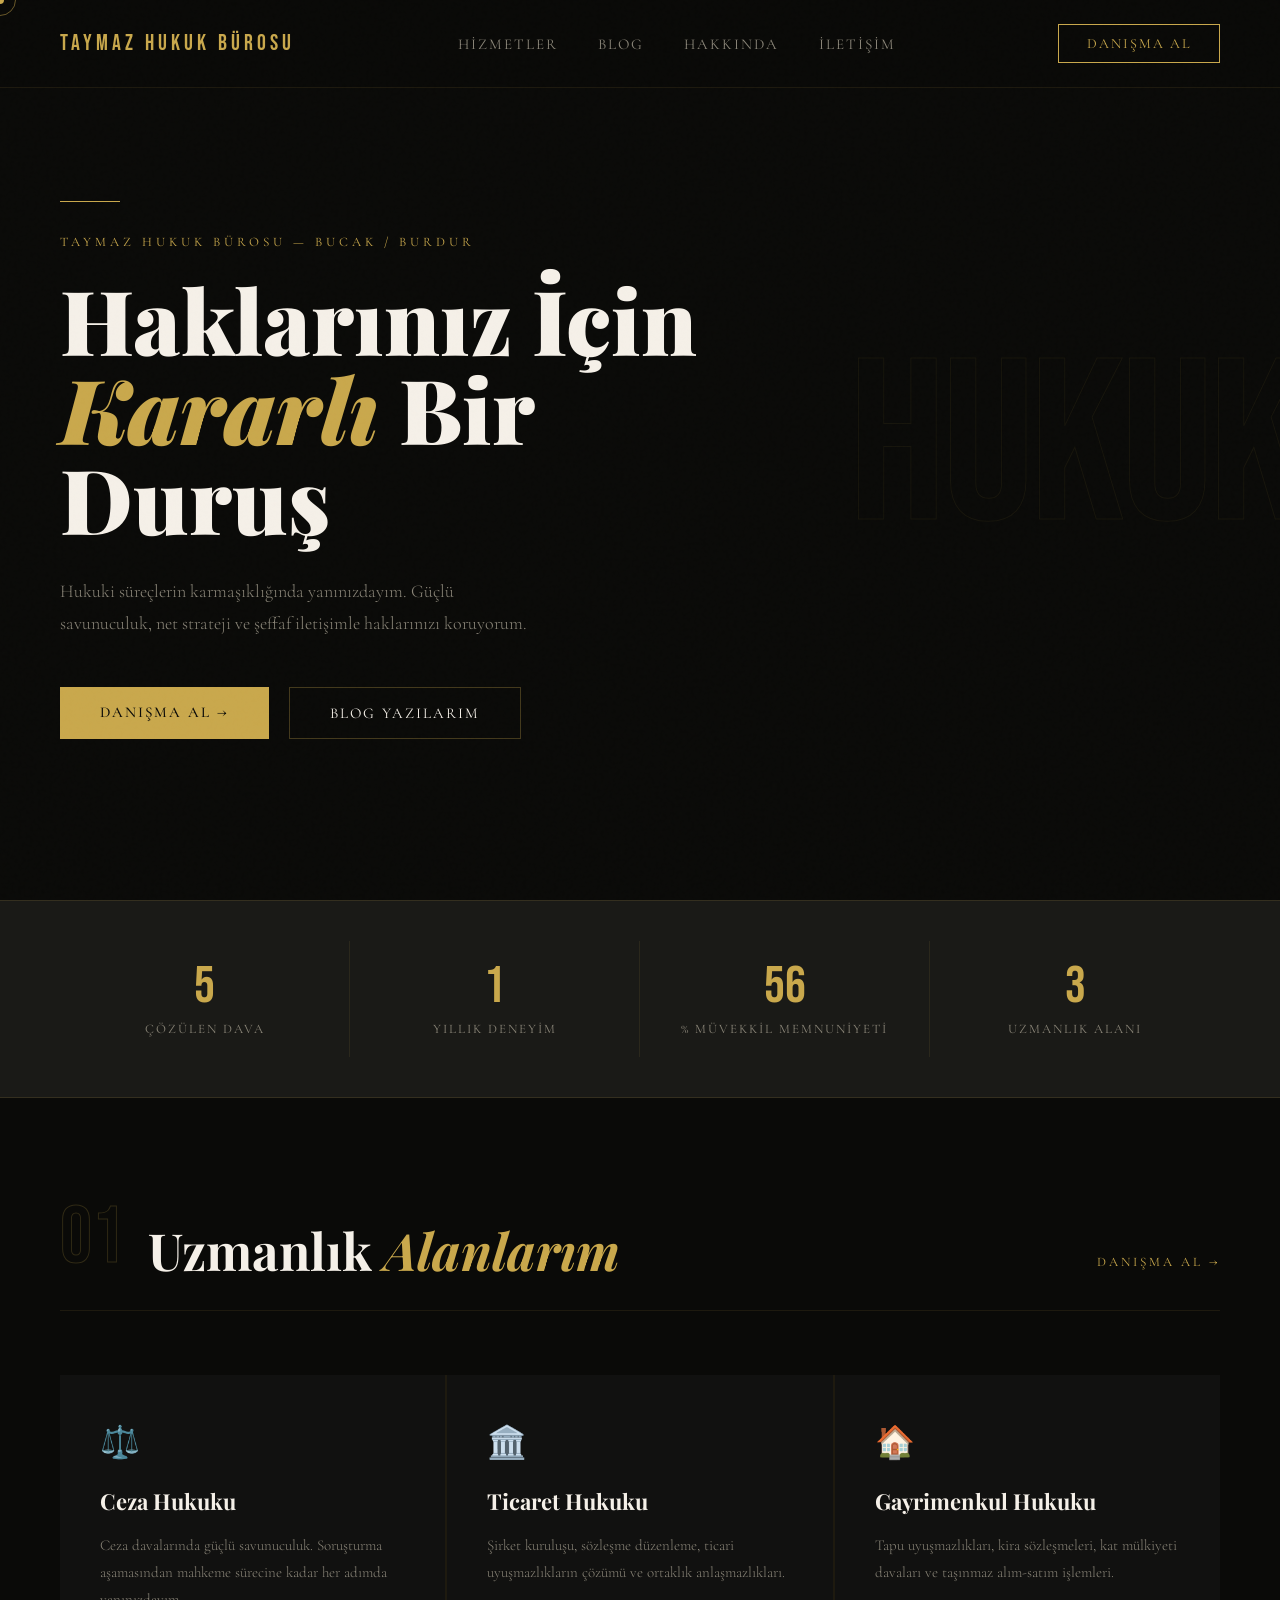
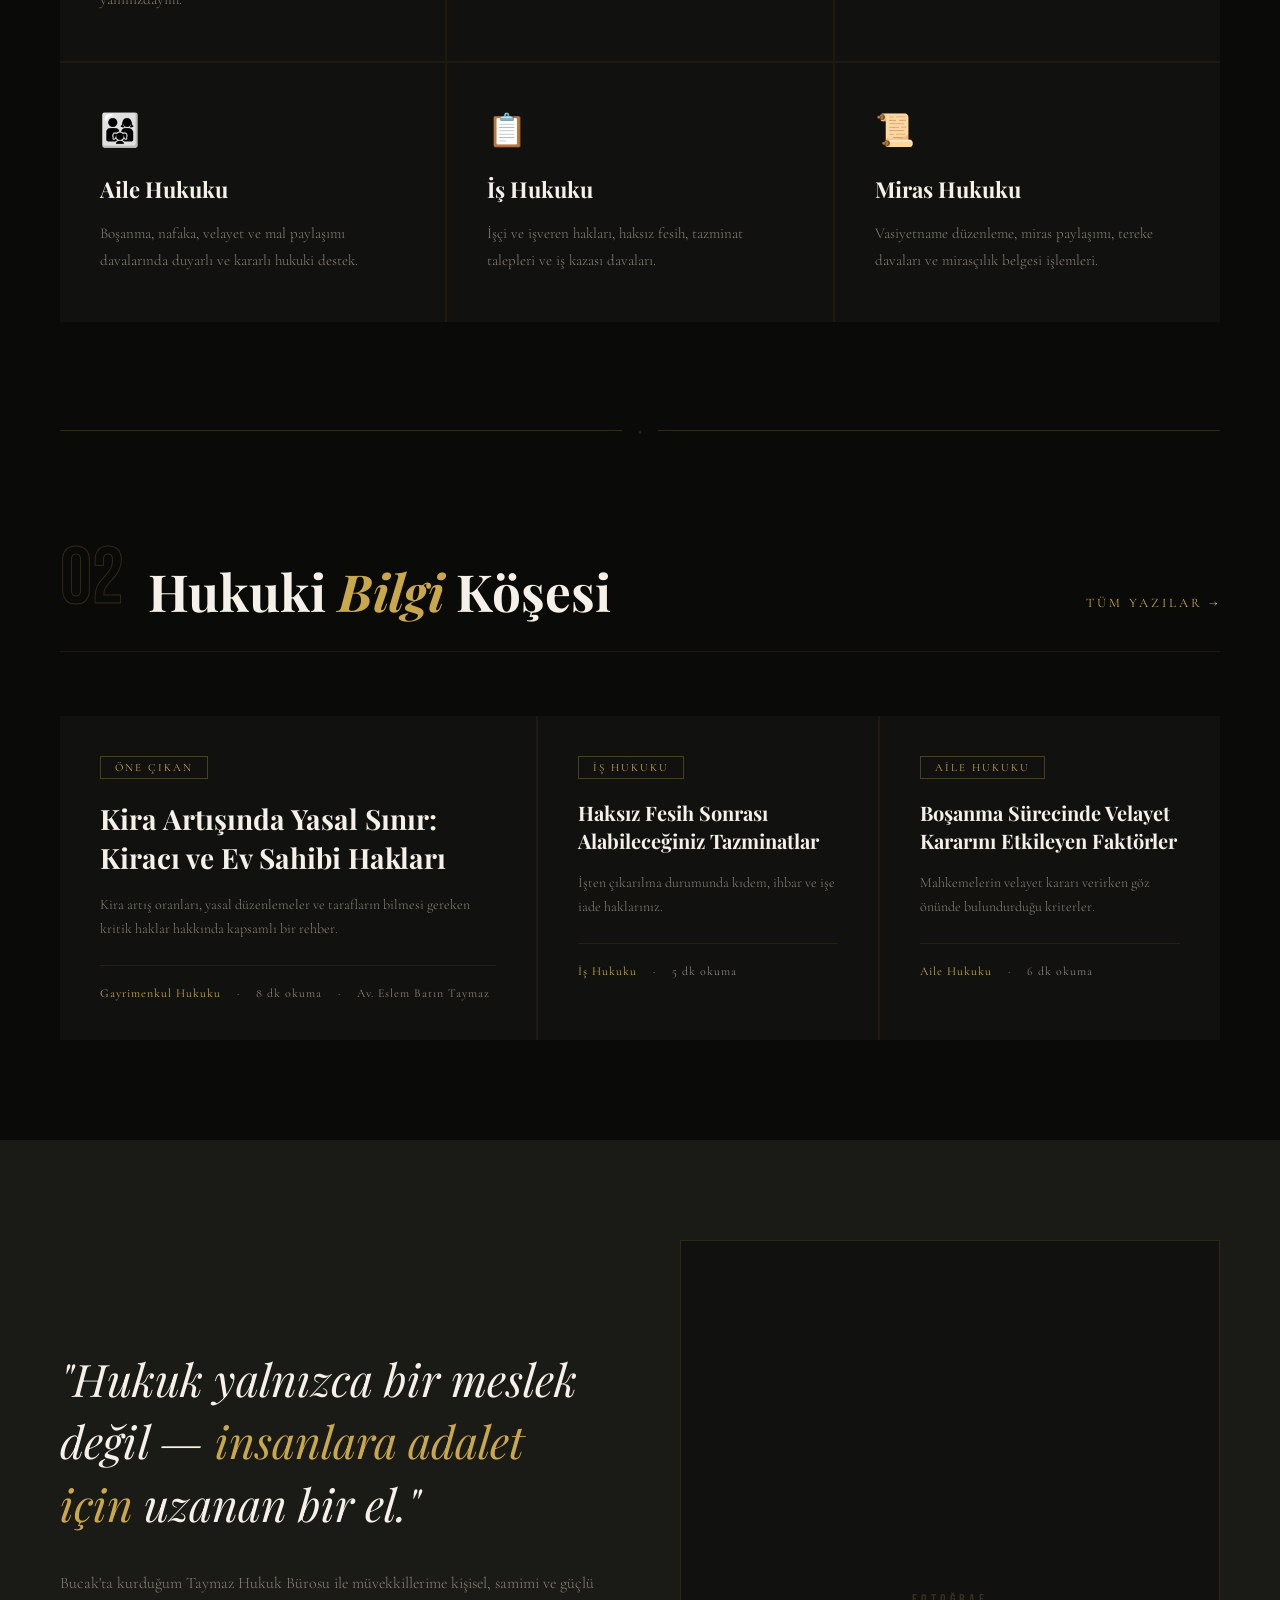
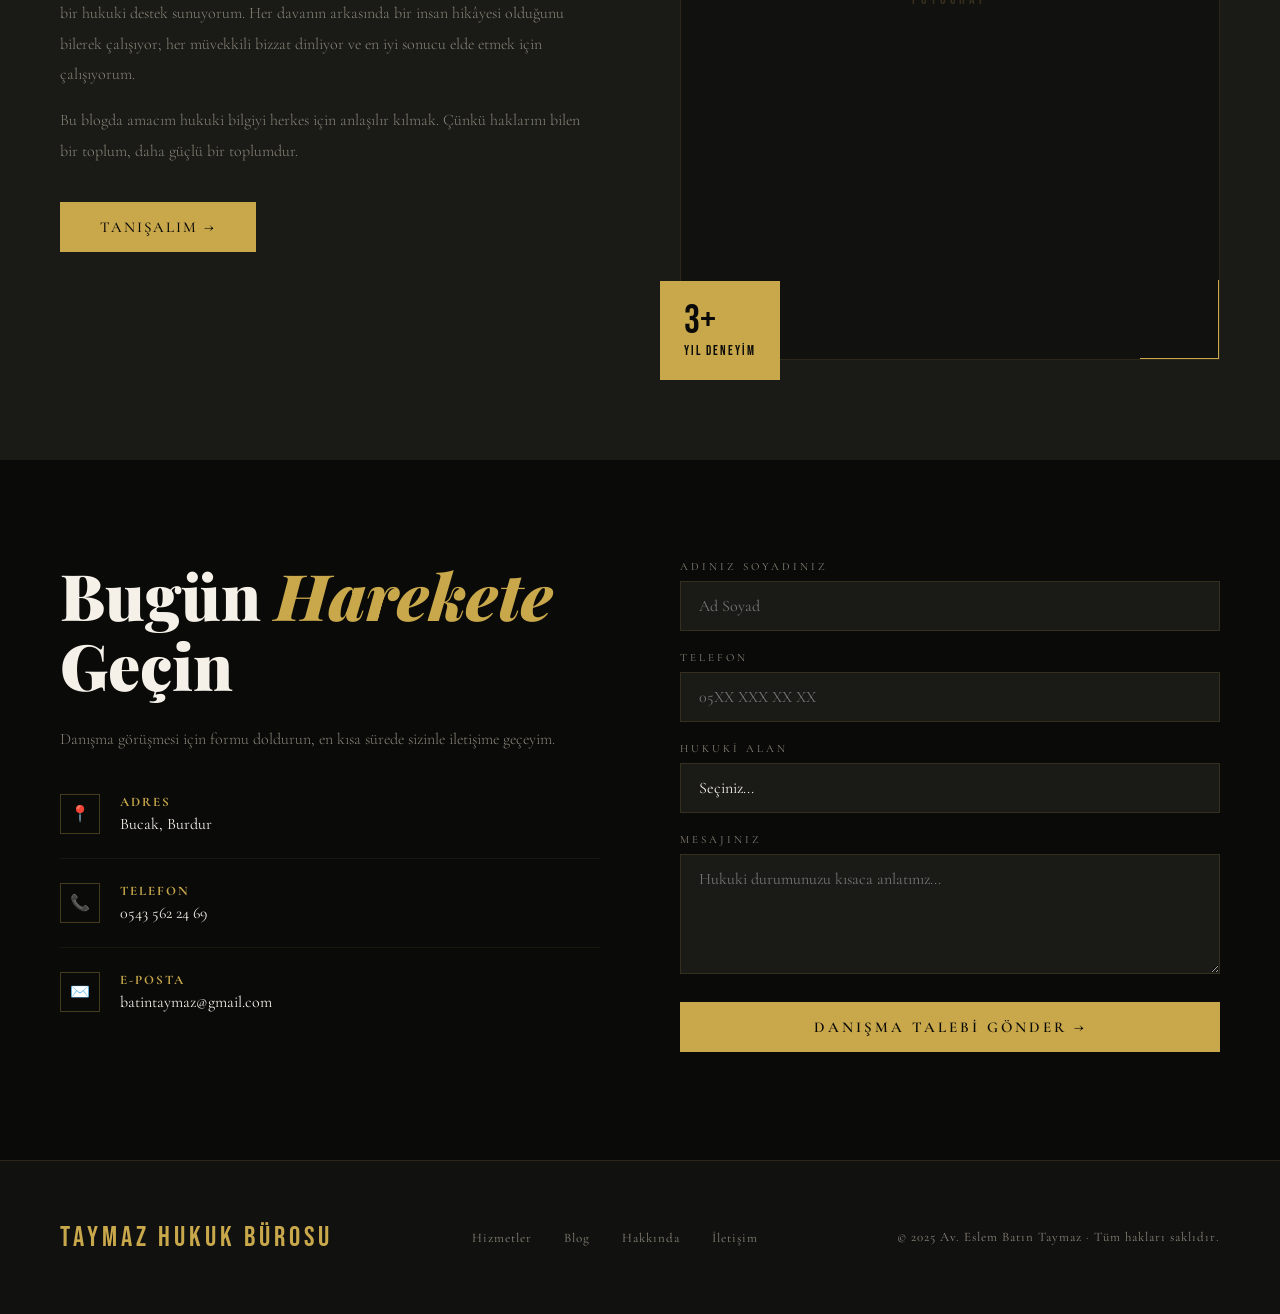
==== index.html @ a9a25e30 "Add files via upload" ====
<!DOCTYPE html>
<html lang="tr">
<head>
<meta charset="UTF-8">
<meta name="viewport" content="width=device-width, initial-scale=1.0">
<title>Taymaz Hukuk Bürosu — Av. Eslem Batın Taymaz</title>
<link href="https://fonts.googleapis.com/css2?family=Playfair+Display:ital,wght@0,700;0,900;1,700&family=Cormorant+Garamond:wght@300;400;500&family=Bebas+Neue&display=swap" rel="stylesheet">
<link rel="stylesheet" href="style.css">
<style>
  .hero { min-height: 100vh; display: flex; align-items: center; padding: 120px 60px 80px; position: relative; overflow: hidden; }
  .hero-bg-text { position: absolute; right: -20px; top: 50%; transform: translateY(-50%); font-family: 'Bebas Neue', sans-serif; font-size: clamp(120px, 18vw, 260px); color: transparent; -webkit-text-stroke: 1px rgba(201,168,76,0.07); line-height: 1; pointer-events: none; user-select: none; letter-spacing: -4px; }
  .hero-line { width: 60px; height: 1px; background: var(--gold); margin-bottom: 32px; animation: expandLine 1.2s ease forwards; transform-origin: left; }
  @keyframes expandLine { from { transform: scaleX(0); } to { transform: scaleX(1); } }
  .hero-tag { font-size: 13px; letter-spacing: 4px; text-transform: uppercase; color: var(--gold); margin-bottom: 24px; opacity: 0; animation: fadeUp 0.8s ease 0.3s forwards; }
  .hero h1 { font-family: 'Playfair Display', serif; font-size: clamp(48px, 7vw, 96px); font-weight: 900; line-height: 1.0; margin-bottom: 32px; opacity: 0; animation: fadeUp 0.9s ease 0.5s forwards; max-width: 700px; }
  .hero h1 em { font-style: italic; color: var(--gold); }
  .hero-desc { font-size: 18px; line-height: 1.8; color: var(--muted); max-width: 480px; margin-bottom: 48px; font-weight: 300; opacity: 0; animation: fadeUp 0.9s ease 0.7s forwards; }
  .hero-buttons { display: flex; gap: 20px; flex-wrap: wrap; opacity: 0; animation: fadeUp 0.9s ease 0.9s forwards; }
  @keyframes fadeUp { from { opacity: 0; transform: translateY(24px); } to { opacity: 1; transform: translateY(0); } }

  .stats-bar { background: var(--dark3); border-top: 1px solid rgba(201,168,76,0.15); border-bottom: 1px solid rgba(201,168,76,0.15); padding: 40px 60px; display: grid; grid-template-columns: repeat(4, 1fr); }
  .stat-item { text-align: center; padding: 20px; border-right: 1px solid rgba(201,168,76,0.1); }
  .stat-item:last-child { border-right: none; }
  .stat-number { font-family: 'Bebas Neue', sans-serif; font-size: 52px; color: var(--gold); line-height: 1; display: block; }
  .stat-label { font-size: 13px; letter-spacing: 2px; text-transform: uppercase; color: var(--muted); margin-top: 8px; display: block; }

  .services-grid { display: grid; grid-template-columns: repeat(3, 1fr); gap: 2px; background: rgba(201,168,76,0.1); }
  .service-card { background: var(--dark2); padding: 48px 40px; transition: background 0.3s; position: relative; overflow: hidden; text-decoration: none; color: inherit; display: block; cursor: pointer; }
  .service-card::before { content: ''; position: absolute; bottom: 0; left: 0; right: 0; height: 2px; background: var(--gold); transform: scaleX(0); transition: transform 0.4s ease; transform-origin: left; }
  .service-card:hover::before { transform: scaleX(1); }
  .service-card:hover { background: var(--dark3); }
  .service-card-arrow { position: absolute; top: 40px; right: 40px; color: var(--gold); font-size: 20px; opacity: 0; transition: opacity 0.3s, transform 0.3s; }
  .service-card:hover .service-card-arrow { opacity: 1; transform: translateX(4px); }
  .service-icon { font-size: 32px; margin-bottom: 24px; display: block; }
  .service-card h3 { font-family: 'Playfair Display', serif; font-size: 22px; margin-bottom: 16px; color: var(--cream); }
  .service-card p { font-size: 15px; line-height: 1.8; color: var(--muted); font-weight: 300; }

  .blog-grid { display: grid; grid-template-columns: 1.4fr 1fr 1fr; gap: 2px; background: rgba(201,168,76,0.1); }
  .blog-card { background: var(--dark2); padding: 40px; cursor: pointer; transition: background 0.3s; }
  .blog-card:hover { background: var(--dark3); }
  .blog-tag { display: inline-block; padding: 4px 14px; border: 1px solid rgba(201,168,76,0.3); color: var(--gold); font-size: 11px; letter-spacing: 2px; text-transform: uppercase; margin-bottom: 20px; }
  .blog-card h3 { font-family: 'Playfair Display', serif; font-size: 20px; line-height: 1.4; margin-bottom: 16px; color: var(--cream); transition: color 0.3s; }
  .blog-card:hover h3 { color: var(--gold-light); }
  .blog-card.featured h3 { font-size: 28px; }
  .blog-card p { font-size: 14px; color: var(--muted); line-height: 1.7; margin-bottom: 24px; font-weight: 300; }
  .blog-meta { display: flex; align-items: center; gap: 16px; font-size: 12px; color: var(--muted); letter-spacing: 1px; border-top: 1px solid rgba(201,168,76,0.1); padding-top: 20px; flex-wrap: wrap; }
  .blog-meta span:first-child { color: var(--gold); }

  .about-section { padding: 100px 60px; background: var(--dark3); display: grid; grid-template-columns: 1fr 1fr; gap: 80px; align-items: center; }
  .about-left .big-quote { font-family: 'Playfair Display', serif; font-size: clamp(28px, 3.5vw, 46px); font-style: italic; line-height: 1.4; color: var(--cream); margin-bottom: 32px; }
  .about-left .big-quote span { color: var(--gold); }
  .about-left p { font-size: 16px; line-height: 1.9; color: var(--muted); font-weight: 300; margin-bottom: 16px; }
  .about-right { position: relative; }
  .about-photo-frame { width: 100%; aspect-ratio: 3/4; background: var(--dark2); border: 1px solid rgba(201,168,76,0.15); position: relative; display: flex; align-items: center; justify-content: center; overflow: hidden; }
  .about-photo-frame::before { content: 'FOTOĞRAF'; font-family: 'Bebas Neue', sans-serif; font-size: 14px; letter-spacing: 4px; color: rgba(201,168,76,0.2); }
  .about-photo-frame::after { content: ''; position: absolute; bottom: -1px; right: -1px; width: 80px; height: 80px; border-bottom: 2px solid var(--gold); border-right: 2px solid var(--gold); }
  .about-badge { position: absolute; bottom: -20px; left: -20px; background: var(--gold); color: var(--dark); padding: 20px 24px; font-family: 'Bebas Neue', sans-serif; }
  .about-badge .years { font-size: 40px; line-height: 1; display: block; }
  .about-badge .years-label { font-size: 13px; letter-spacing: 2px; }

  .contact-section { padding: 100px 60px; display: grid; grid-template-columns: 1fr 1fr; gap: 80px; align-items: start; }
  .contact-left h2 { font-family: 'Playfair Display', serif; font-size: clamp(36px, 5vw, 64px); font-weight: 900; line-height: 1.1; margin-bottom: 24px; }
  .contact-left h2 em { font-style: italic; color: var(--gold); }
  .contact-left p { font-size: 16px; line-height: 1.8; color: var(--muted); margin-bottom: 40px; font-weight: 300; }
  .contact-info-item { display: flex; align-items: flex-start; gap: 20px; margin-bottom: 24px; padding-bottom: 24px; border-bottom: 1px solid rgba(201,168,76,0.08); }
  .contact-info-item:last-child { border-bottom: none; }
  .contact-icon { width: 40px; height: 40px; border: 1px solid rgba(201,168,76,0.3); display: flex; align-items: center; justify-content: center; color: var(--gold); font-size: 16px; flex-shrink: 0; }
  .contact-info-text strong { display: block; font-size: 13px; letter-spacing: 2px; text-transform: uppercase; color: var(--gold); margin-bottom: 4px; }
  .contact-info-text span { font-size: 16px; color: var(--cream); }

  @media (max-width: 768px) {
    .hero { padding: 100px 24px 60px; }
    .stats-bar { grid-template-columns: repeat(2,1fr); padding: 32px 24px; }
    .services-grid { grid-template-columns: 1fr; }
    .blog-grid { grid-template-columns: 1fr; }
    .about-section { grid-template-columns: 1fr; padding: 60px 24px; gap: 40px; }
    .contact-section { grid-template-columns: 1fr; padding: 60px 24px; gap: 40px; }
  }
</style>
</head>
<body>
<div class="cursor" id="cursor"></div>
<div class="cursor-ring" id="cursorRing"></div>

<nav>
  <a href="index.html" class="nav-logo">TAYMAZ HUKUK BÜROSU</a>
  <ul class="nav-links">
    <li><a href="#hizmetler">Hizmetler</a></li>
    <li><a href="#blog">Blog</a></li>
    <li><a href="#hakkinda">Hakkında</a></li>
    <li><a href="#iletisim">İletişim</a></li>
  </ul>
  <a href="#iletisim" class="nav-cta">Danışma Al</a>
</nav>

<section class="hero">
  <div class="hero-bg-text">HUKUK</div>
  <div>
    <div class="hero-line"></div>
    <p class="hero-tag">Taymaz Hukuk Bürosu — Bucak / Burdur</p>
    <h1>Haklarınız İçin <em>Kararlı</em> Bir Duruş</h1>
    <p class="hero-desc">Hukuki süreçlerin karmaşıklığında yanınızdayım. Güçlü savunuculuk, net strateji ve şeffaf iletişimle haklarınızı koruyorum.</p>
    <div class="hero-buttons">
      <a href="#iletisim" class="btn-primary">Danışma Al →</a>
      <a href="#blog" class="btn-secondary">Blog Yazılarım</a>
    </div>
  </div>
</section>

<div class="stats-bar reveal">
  <div class="stat-item"><span class="stat-number" data-target="10">0</span><span class="stat-label">Çözülen Dava</span></div>
  <div class="stat-item"><span class="stat-number" data-target="3">0</span><span class="stat-label">Yıllık Deneyim</span></div>
  <div class="stat-item"><span class="stat-number" data-target="100">0</span><span class="stat-label">% Müvekkil Memnuniyeti</span></div>
  <div class="stat-item"><span class="stat-number" data-target="6">0</span><span class="stat-label">Uzmanlık Alanı</span></div>
</div>

<section class="section" id="hizmetler">
  <div class="section-header reveal">
    <div style="display:flex;align-items:flex-end">
      <span class="section-num">01</span>
      <div class="section-title-wrap"><h2>Uzmanlık <span>Alanlarım</span></h2></div>
    </div>
    <a href="#iletisim" class="section-link">Danışma Al →</a>
  </div>
  <div class="services-grid reveal">
    <a href="ceza-hukuku.html" class="service-card">
      <span class="service-card-arrow">→</span>
      <span class="service-icon">⚖️</span>
      <h3>Ceza Hukuku</h3>
      <p>Ceza davalarında güçlü savunuculuk. Soruşturma aşamasından mahkeme sürecine kadar her adımda yanınızdayım.</p>
    </a>
    <a href="ticaret-hukuku.html" class="service-card">
      <span class="service-card-arrow">→</span>
      <span class="service-icon">🏛️</span>
      <h3>Ticaret Hukuku</h3>
      <p>Şirket kuruluşu, sözleşme düzenleme, ticari uyuşmazlıkların çözümü ve ortaklık anlaşmazlıkları.</p>
    </a>
    <a href="gayrimenkul-hukuku.html" class="service-card">
      <span class="service-card-arrow">→</span>
      <span class="service-icon">🏠</span>
      <h3>Gayrimenkul Hukuku</h3>
      <p>Tapu uyuşmazlıkları, kira sözleşmeleri, kat mülkiyeti davaları ve taşınmaz alım-satım işlemleri.</p>
    </a>
    <a href="aile-hukuku.html" class="service-card">
      <span class="service-card-arrow">→</span>
      <span class="service-icon">👨‍👩‍👧</span>
      <h3>Aile Hukuku</h3>
      <p>Boşanma, nafaka, velayet ve mal paylaşımı davalarında duyarlı ve kararlı hukuki destek.</p>
    </a>
    <a href="is-hukuku.html" class="service-card">
      <span class="service-card-arrow">→</span>
      <span class="service-icon">📋</span>
      <h3>İş Hukuku</h3>
      <p>İşçi ve işveren hakları, haksız fesih, tazminat talepleri ve iş kazası davaları.</p>
    </a>
    <a href="miras-hukuku.html" class="service-card">
      <span class="service-card-arrow">→</span>
      <span class="service-icon">📜</span>
      <h3>Miras Hukuku</h3>
      <p>Vasiyetname düzenleme, miras paylaşımı, tereke davaları ve mirasçılık belgesi işlemleri.</p>
    </a>
  </div>
</section>

<div class="gold-divider"><span class="gold-divider-icon">◆</span></div>

<section class="section" id="blog">
  <div class="section-header reveal">
    <div style="display:flex;align-items:flex-end">
      <span class="section-num">02</span>
      <div class="section-title-wrap"><h2>Hukuki <span>Bilgi</span> Köşesi</h2></div>
    </div>
    <a href="#" class="section-link">Tüm Yazılar →</a>
  </div>
  <div class="blog-grid reveal">
    <div class="blog-card featured">
      <span class="blog-tag">Öne Çıkan</span>
      <h3>Kira Artışında Yasal Sınır: Kiracı ve Ev Sahibi Hakları</h3>
      <p>Kira artış oranları, yasal düzenlemeler ve tarafların bilmesi gereken kritik haklar hakkında kapsamlı bir rehber.</p>
      <div class="blog-meta"><span>Gayrimenkul Hukuku</span><span>·</span><span>8 dk okuma</span><span>·</span><span>Av. Eslem Batın Taymaz</span></div>
    </div>
    <div class="blog-card">
      <span class="blog-tag">İş Hukuku</span>
      <h3>Haksız Fesih Sonrası Alabileceğiniz Tazminatlar</h3>
      <p>İşten çıkarılma durumunda kıdem, ihbar ve işe iade haklarınız.</p>
      <div class="blog-meta"><span>İş Hukuku</span><span>·</span><span>5 dk okuma</span></div>
    </div>
    <div class="blog-card">
      <span class="blog-tag">Aile Hukuku</span>
      <h3>Boşanma Sürecinde Velayet Kararını Etkileyen Faktörler</h3>
      <p>Mahkemelerin velayet kararı verirken göz önünde bulundurduğu kriterler.</p>
      <div class="blog-meta"><span>Aile Hukuku</span><span>·</span><span>6 dk okuma</span></div>
    </div>
  </div>
</section>

<section class="about-section" id="hakkinda">
  <div class="about-left reveal">
    <p class="big-quote">"Hukuk yalnızca bir meslek değil — <span>insanlara adalet için</span> uzanan bir el."</p>
    <p>Bucak'ta kurduğum Taymaz Hukuk Bürosu ile müvekkillerime kişisel, samimi ve güçlü bir hukuki destek sunuyorum. Her davanın arkasında bir insan hikâyesi olduğunu bilerek çalışıyor; her müvekkili bizzat dinliyor ve en iyi sonucu elde etmek için çalışıyorum.</p>
    <p>Bu blogda amacım hukuki bilgiyi herkes için anlaşılır kılmak. Çünkü haklarını bilen bir toplum, daha güçlü bir toplumdur.</p>
    <br>
    <a href="#iletisim" class="btn-primary">Tanışalım →</a>
  </div>
  <div class="about-right reveal">
    <div class="about-photo-frame"></div>
    <div class="about-badge"><span class="years">3+</span><span class="years-label">YIL DENEYİM</span></div>
  </div>
</section>

<section class="contact-section" id="iletisim">
  <div class="contact-left reveal">
    <h2>Bugün <em>Harekete</em> Geçin</h2>
    <p>Danışma görüşmesi için formu doldurun, en kısa sürede sizinle iletişime geçeyim.</p>
    <div class="contact-info-item">
      <div class="contact-icon">📍</div>
      <div class="contact-info-text"><strong>Adres</strong><span>Bucak, Burdur</span></div>
    </div>
    <div class="contact-info-item">
      <div class="contact-icon">📞</div>
      <div class="contact-info-text"><strong>Telefon</strong><span>0543 562 24 69</span></div>
    </div>
    <div class="contact-info-item">
      <div class="contact-icon">✉️</div>
      <div class="contact-info-text"><strong>E-posta</strong><span>batintaymaz@gmail.com</span></div>
    </div>
  </div>
  <form class="contact-form reveal" action="https://formspree.io/f/xaqpqekr" method="POST">
    <div class="form-group"><label>Adınız Soyadınız</label><input type="text" name="isim" placeholder="Ad Soyad" required></div>
    <div class="form-group"><label>Telefon</label><input type="tel" name="telefon" placeholder="05XX XXX XX XX" required></div>
    <div class="form-group">
      <label>Hukuki Alan</label>
      <select name="hukuki_alan" required>
        <option value="">Seçiniz...</option>
        <option>Ceza Hukuku</option><option>Ticaret Hukuku</option><option>Gayrimenkul Hukuku</option>
        <option>Aile Hukuku</option><option>İş Hukuku</option><option>Miras Hukuku</option><option>Diğer</option>
      </select>
    </div>
    <div class="form-group"><label>Mesajınız</label><textarea name="mesaj" placeholder="Hukuki durumunuzu kısaca anlatınız..." required></textarea></div>
    <button type="submit" class="form-submit">Danışma Talebi Gönder →</button>
  </form>
</section>

<footer>
  <a href="index.html" class="footer-logo">TAYMAZ HUKUK BÜROSU</a>
  <ul class="footer-links">
    <li><a href="#hizmetler">Hizmetler</a></li>
    <li><a href="#blog">Blog</a></li>
    <li><a href="#hakkinda">Hakkında</a></li>
    <li><a href="#iletisim">İletişim</a></li>
  </ul>
  <p class="footer-copy">© 2025 Av. Eslem Batın Taymaz · Tüm hakları saklıdır.</p>
</footer>

<script src="cursor.js"></script>
</body>
</html>
---- style.css ----
:root {
  --gold: #C9A84C;
  --gold-light: #E8C87A;
  --dark: #0A0A08;
  --dark2: #111110;
  --dark3: #1A1A17;
  --cream: #F5F0E8;
  --muted: #8A8578;
}

*, *::before, *::after { margin: 0; padding: 0; box-sizing: border-box; }
html { scroll-behavior: smooth; }
body { background: var(--dark); color: var(--cream); font-family: 'Cormorant Garamond', serif; overflow-x: hidden; cursor: none; }

.cursor { width: 8px; height: 8px; background: var(--gold); border-radius: 50%; position: fixed; pointer-events: none; z-index: 9999; transform: translate(-50%, -50%); }
.cursor-ring { width: 32px; height: 32px; border: 1px solid var(--gold); border-radius: 50%; position: fixed; pointer-events: none; z-index: 9998; transition: width 0.2s, height 0.2s, opacity 0.2s; transform: translate(-50%, -50%); opacity: 0.5; }

body::before { content: ''; position: fixed; inset: 0; background-image: url("data:image/svg+xml,%3Csvg viewBox='0 0 256 256' xmlns='http://www.w3.org/2000/svg'%3E%3Cfilter id='noise'%3E%3CfeTurbulence type='fractalNoise' baseFrequency='0.9' numOctaves='4' stitchTiles='stitch'/%3E%3C/filter%3E%3Crect width='100%25' height='100%25' filter='url(%23noise)' opacity='0.04'/%3E%3C/svg%3E"); pointer-events: none; z-index: 1000; opacity: 0.4; }

/* NAV */
nav { position: fixed; top: 0; left: 0; right: 0; z-index: 100; padding: 24px 60px; display: flex; align-items: center; justify-content: space-between; border-bottom: 1px solid rgba(201,168,76,0.1); background: rgba(10,10,8,0.92); backdrop-filter: blur(12px); }
.nav-logo { font-family: 'Bebas Neue', sans-serif; font-size: 22px; letter-spacing: 4px; color: var(--gold); text-decoration: none; }
.nav-links { display: flex; gap: 40px; list-style: none; }
.nav-links a { color: var(--muted); text-decoration: none; font-size: 15px; letter-spacing: 2px; text-transform: uppercase; transition: color 0.3s; }
.nav-links a:hover { color: var(--gold-light); }
.nav-cta { padding: 10px 28px; border: 1px solid var(--gold); color: var(--gold); text-decoration: none; font-size: 14px; letter-spacing: 2px; text-transform: uppercase; transition: all 0.3s; }
.nav-cta:hover { background: var(--gold); color: var(--dark); }

/* BUTTONS */
.btn-primary { padding: 16px 40px; background: var(--gold); color: var(--dark); text-decoration: none; font-size: 15px; letter-spacing: 2px; text-transform: uppercase; font-weight: 500; transition: all 0.3s; display: inline-block; }
.btn-primary:hover { background: var(--gold-light); transform: translateY(-2px); box-shadow: 0 8px 32px rgba(201,168,76,0.3); }
.btn-secondary { padding: 16px 40px; border: 1px solid rgba(201,168,76,0.3); color: var(--cream); text-decoration: none; font-size: 15px; letter-spacing: 2px; text-transform: uppercase; transition: all 0.3s; display: inline-block; }
.btn-secondary:hover { border-color: var(--gold); color: var(--gold); transform: translateY(-2px); }

/* FOOTER */
footer { background: var(--dark2); border-top: 1px solid rgba(201,168,76,0.15); padding: 60px; display: flex; align-items: center; justify-content: space-between; flex-wrap: wrap; gap: 24px; }
.footer-logo { font-family: 'Bebas Neue', sans-serif; font-size: 28px; letter-spacing: 4px; color: var(--gold); text-decoration: none; }
.footer-copy { font-size: 13px; color: var(--muted); letter-spacing: 1px; }
.footer-links { display: flex; gap: 32px; list-style: none; }
.footer-links a { color: var(--muted); text-decoration: none; font-size: 13px; letter-spacing: 1px; transition: color 0.3s; }
.footer-links a:hover { color: var(--gold); }

/* GOLD DIVIDER */
.gold-divider { display: flex; align-items: center; gap: 16px; margin: 0 60px; opacity: 0.2; }
.gold-divider::before, .gold-divider::after { content: ''; flex: 1; height: 1px; background: var(--gold); }
.gold-divider-icon { color: var(--gold); font-size: 14px; }

/* REVEAL */
.reveal { opacity: 0; transform: translateY(30px); transition: opacity 0.8s ease, transform 0.8s ease; }
.reveal.visible { opacity: 1; transform: translateY(0); }

/* SECTION */
.section { padding: 100px 60px; }
.section-header { display: flex; align-items: flex-end; justify-content: space-between; margin-bottom: 64px; border-bottom: 1px solid rgba(201,168,76,0.1); padding-bottom: 32px; }
.section-num { font-family: 'Bebas Neue', sans-serif; font-size: 80px; color: transparent; -webkit-text-stroke: 1px rgba(201,168,76,0.2); line-height: 1; margin-right: 24px; }
.section-title-wrap h2 { font-family: 'Playfair Display', serif; font-size: clamp(32px, 4vw, 52px); font-weight: 700; line-height: 1.1; }
.section-title-wrap h2 span { color: var(--gold); font-style: italic; }
.section-link { color: var(--gold); text-decoration: none; font-size: 13px; letter-spacing: 3px; text-transform: uppercase; display: flex; align-items: center; gap: 12px; transition: gap 0.3s; white-space: nowrap; margin-bottom: 8px; }
.section-link:hover { gap: 20px; }

/* FORM */
.contact-form { display: flex; flex-direction: column; gap: 20px; }
.form-group { display: flex; flex-direction: column; gap: 8px; }
.form-group label { font-size: 11px; letter-spacing: 3px; text-transform: uppercase; color: var(--muted); }
.form-group input, .form-group select, .form-group textarea { background: var(--dark3); border: 1px solid rgba(201,168,76,0.15); color: var(--cream); padding: 14px 18px; font-family: 'Cormorant Garamond', serif; font-size: 16px; outline: none; transition: border-color 0.3s; width: 100%; }
.form-group input:focus, .form-group select:focus, .form-group textarea:focus { border-color: var(--gold); }
.form-group select { appearance: none; cursor: pointer; }
.form-group select option { background: var(--dark2); color: var(--cream); }
.form-group textarea { resize: vertical; min-height: 120px; }
.form-submit { padding: 16px; background: var(--gold); color: var(--dark); border: none; font-family: 'Cormorant Garamond', serif; font-size: 15px; letter-spacing: 3px; text-transform: uppercase; font-weight: 600; cursor: pointer; transition: all 0.3s; width: 100%; margin-top: 8px; }
.form-submit:hover { background: var(--gold-light); transform: translateY(-2px); box-shadow: 0 8px 32px rgba(201,168,76,0.25); }

@media (max-width: 768px) {
  nav { padding: 20px 24px; }
  .nav-links { display: none; }
  .section { padding: 60px 24px; }
  footer { padding: 40px 24px; flex-direction: column; text-align: center; }
  .footer-links { flex-wrap: wrap; justify-content: center; }
  .gold-divider { margin: 0 24px; }
  .section-header { flex-direction: column; align-items: flex-start; gap: 16px; }
}
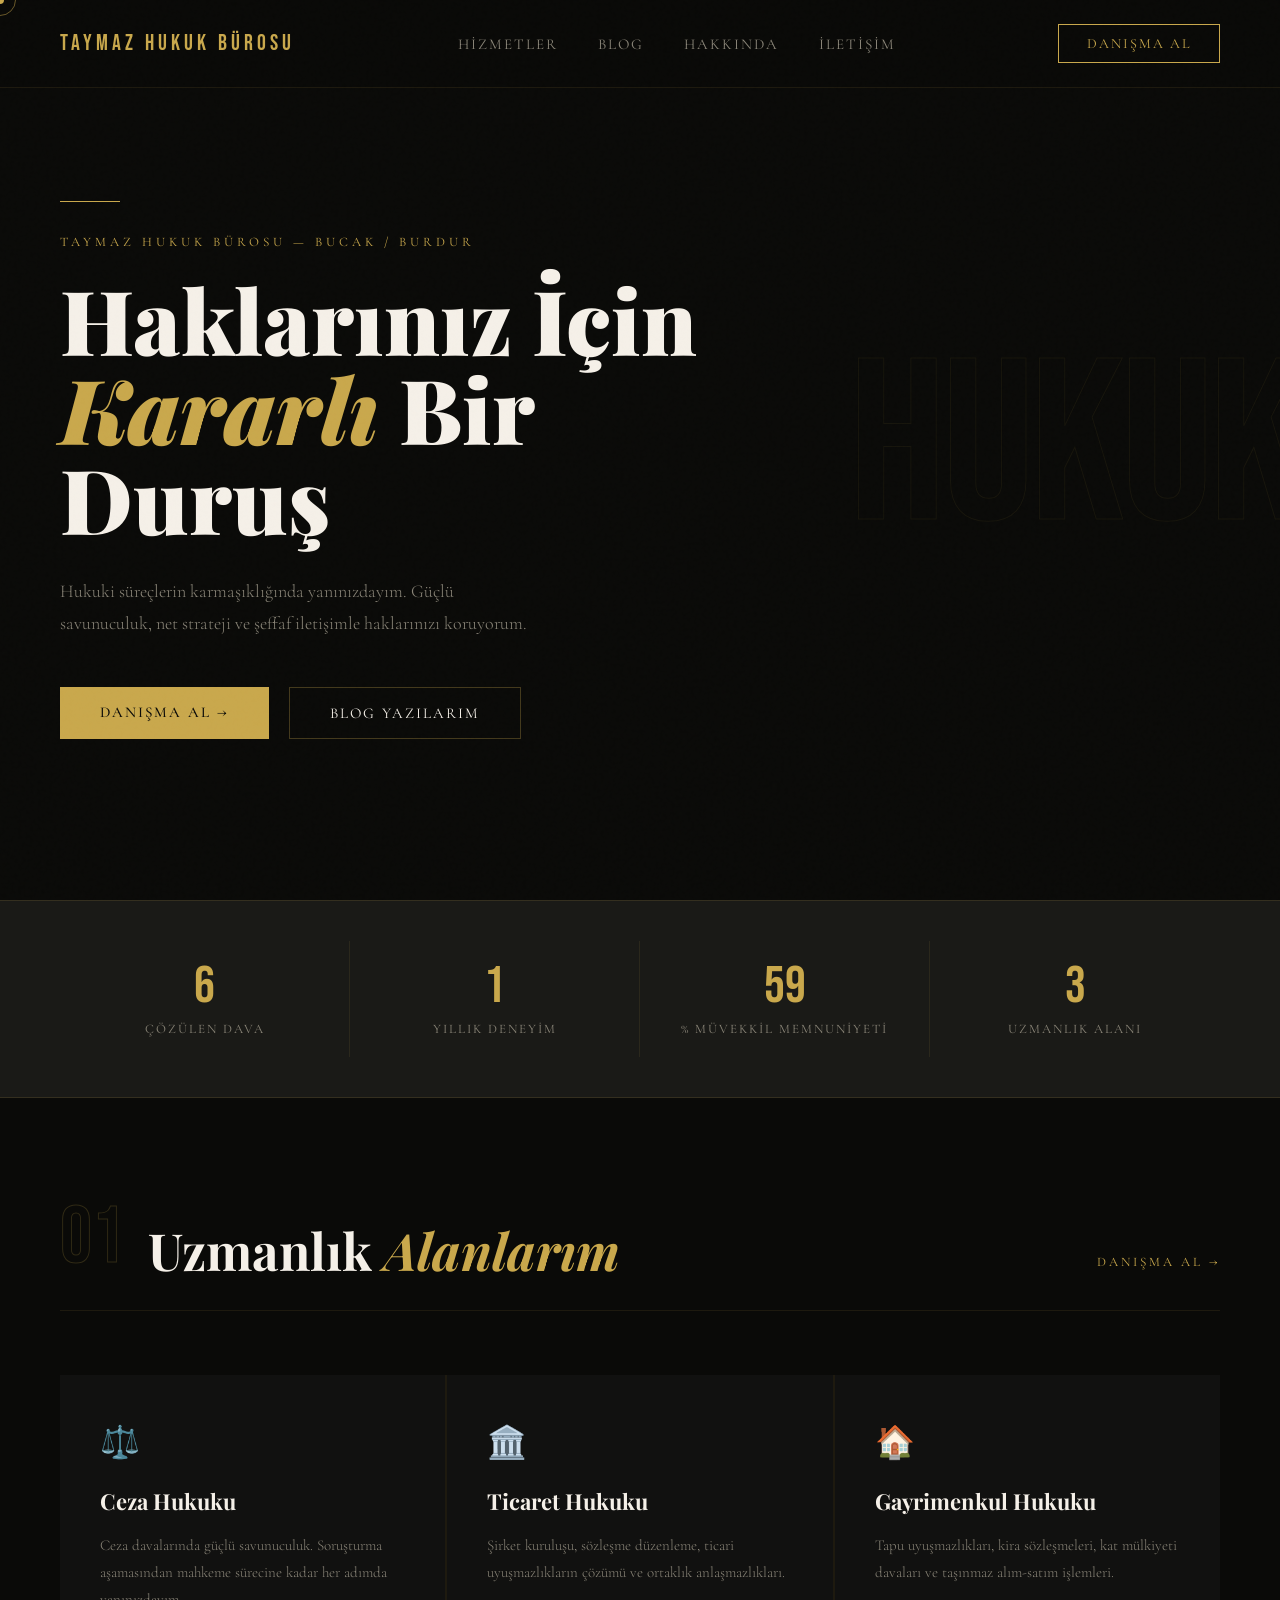
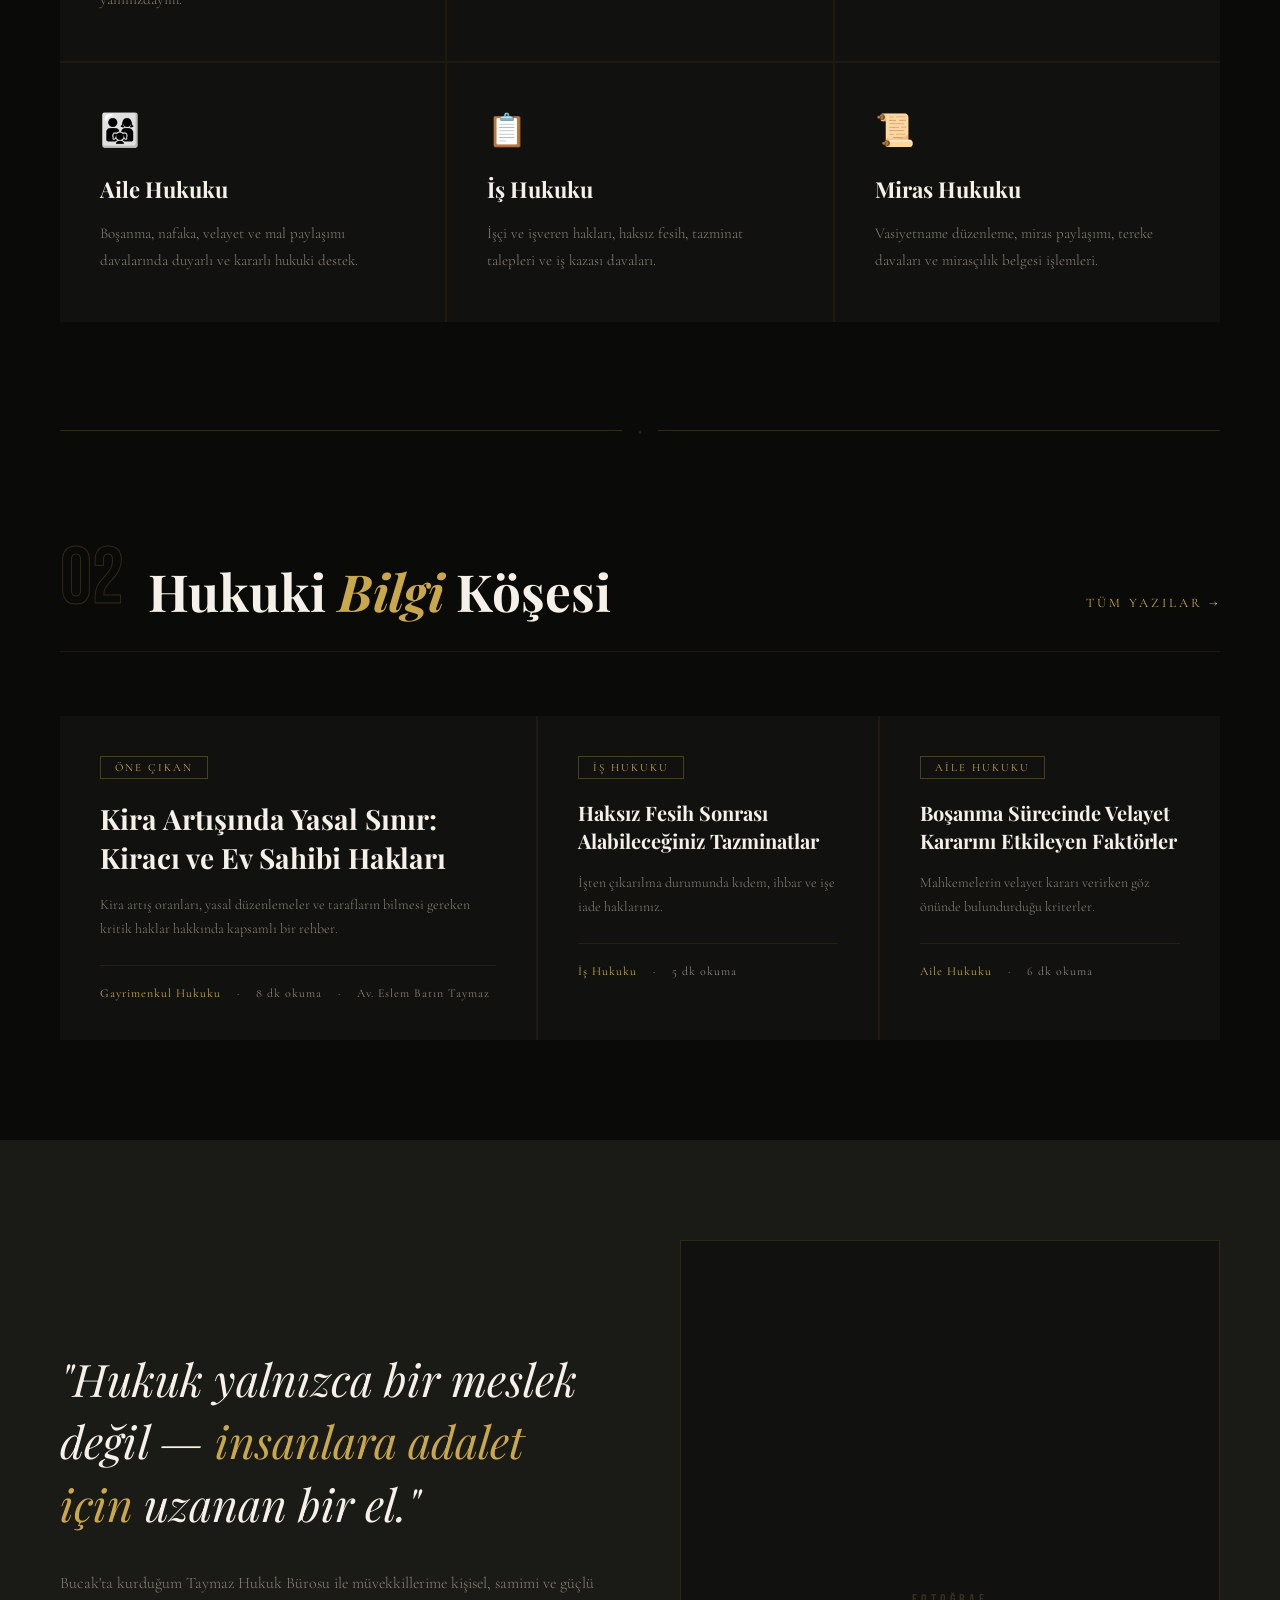
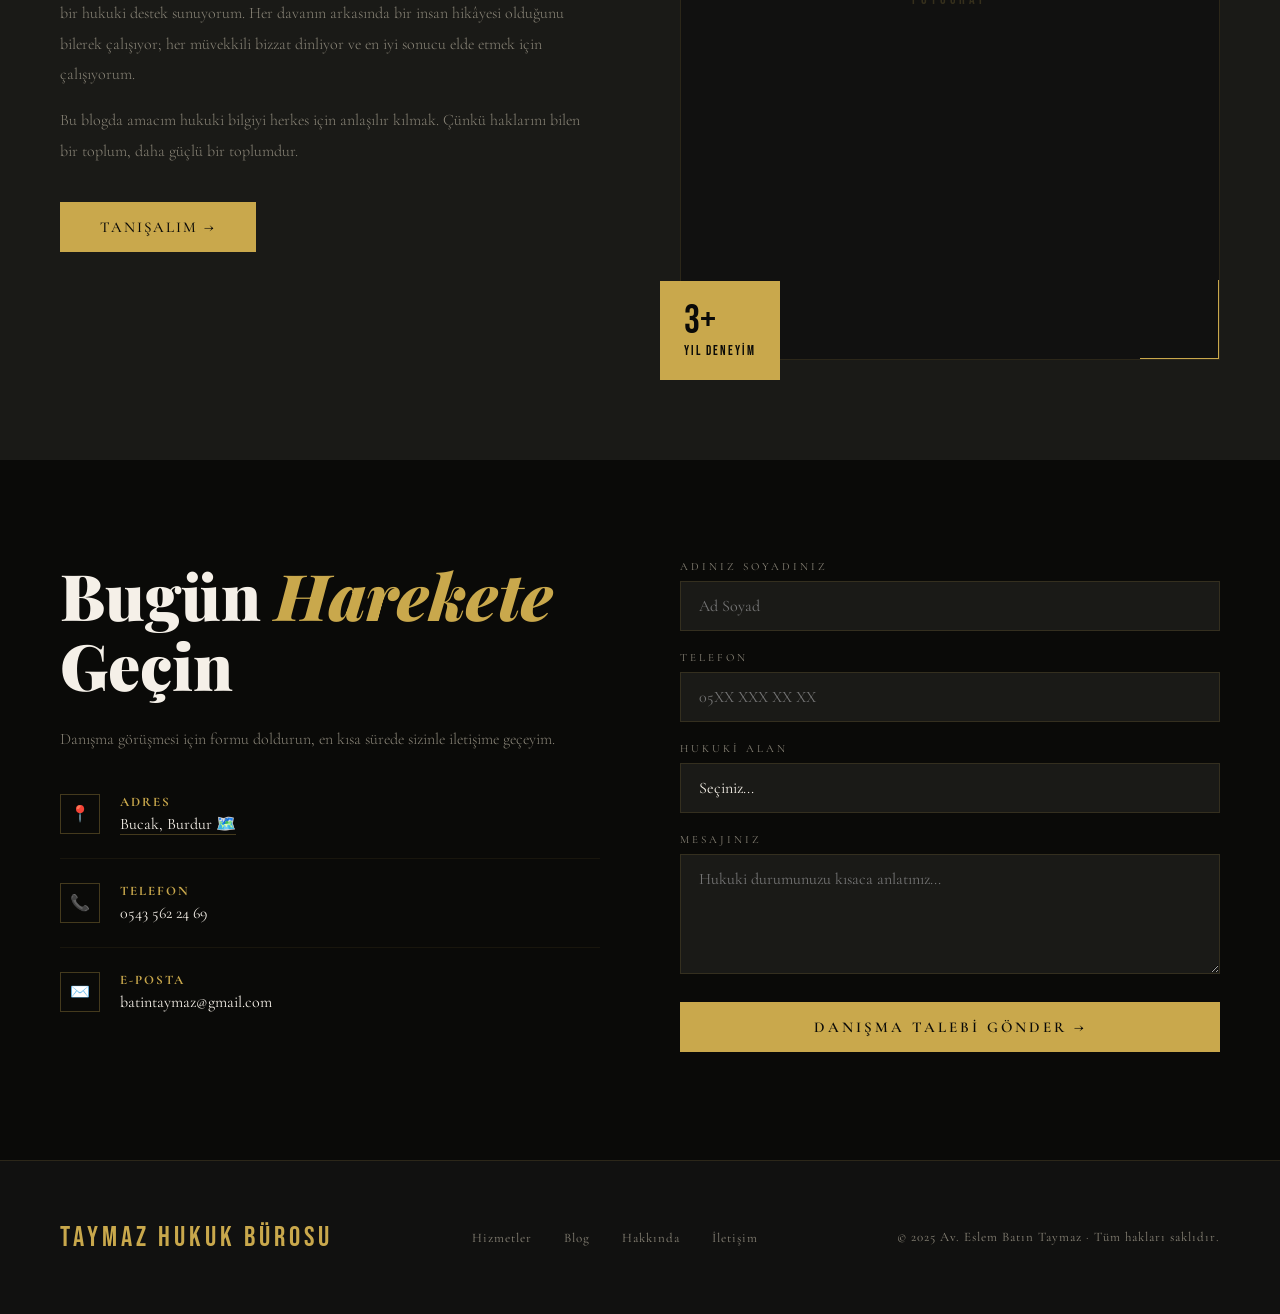
==== commit 0103ad8b: "Add files via upload" ====
--- a/index.html
+++ b/index.html
@@ -214,7 +214,7 @@
     <p>Danışma görüşmesi için formu doldurun, en kısa sürede sizinle iletişime geçeyim.</p>
     <div class="contact-info-item">
       <div class="contact-icon">📍</div>
-      <div class="contact-info-text"><strong>Adres</strong><span>Bucak, Burdur</span></div>
+      <div class="contact-info-text"><strong>Adres</strong><a href="https://maps.app.goo.gl/TxG21vGR5b4j45HZ6" target="_blank" style="color:var(--cream);text-decoration:none;border-bottom:1px solid rgba(201,168,76,0.3);transition:color 0.3s;" onmouseover="this.style.color='#E8C87A'" onmouseout="this.style.color='var(--cream)'">Bucak, Burdur 🗺️</a></div>
     </div>
     <div class="contact-info-item">
       <div class="contact-icon">📞</div>
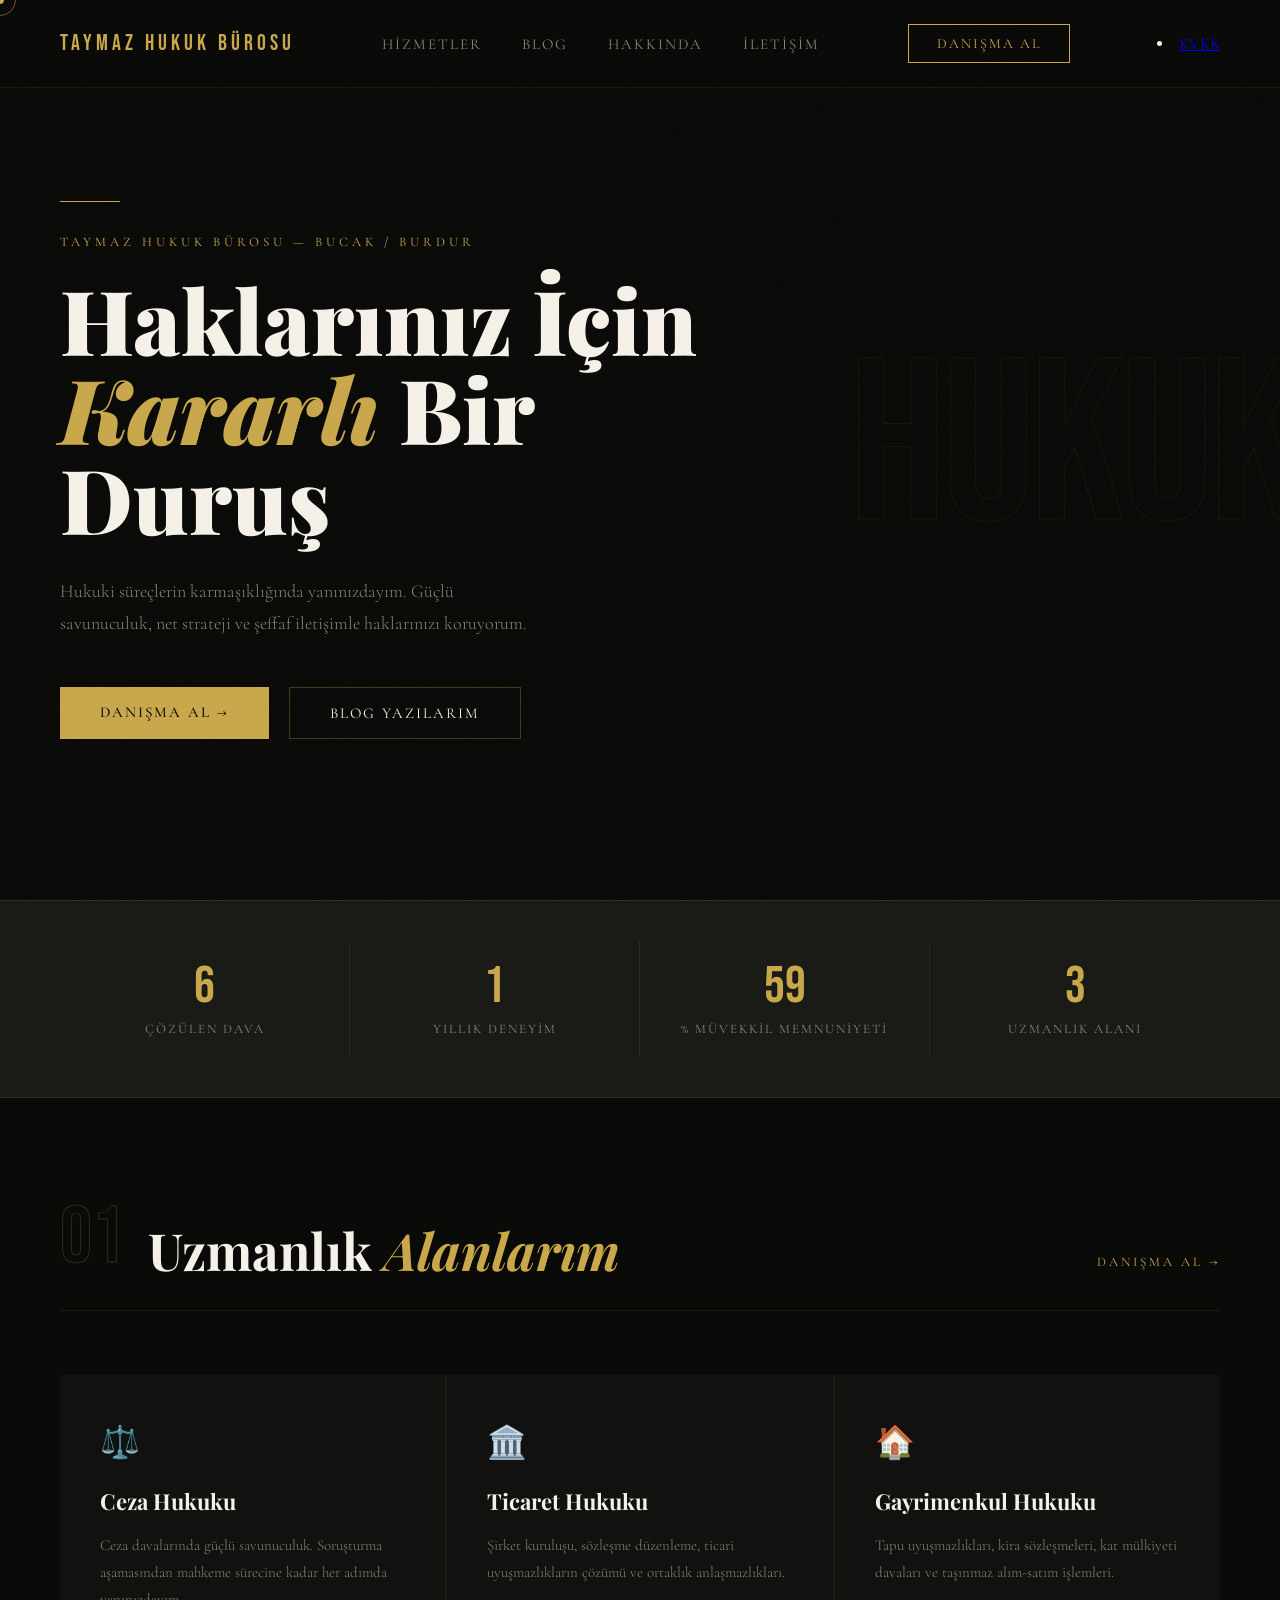
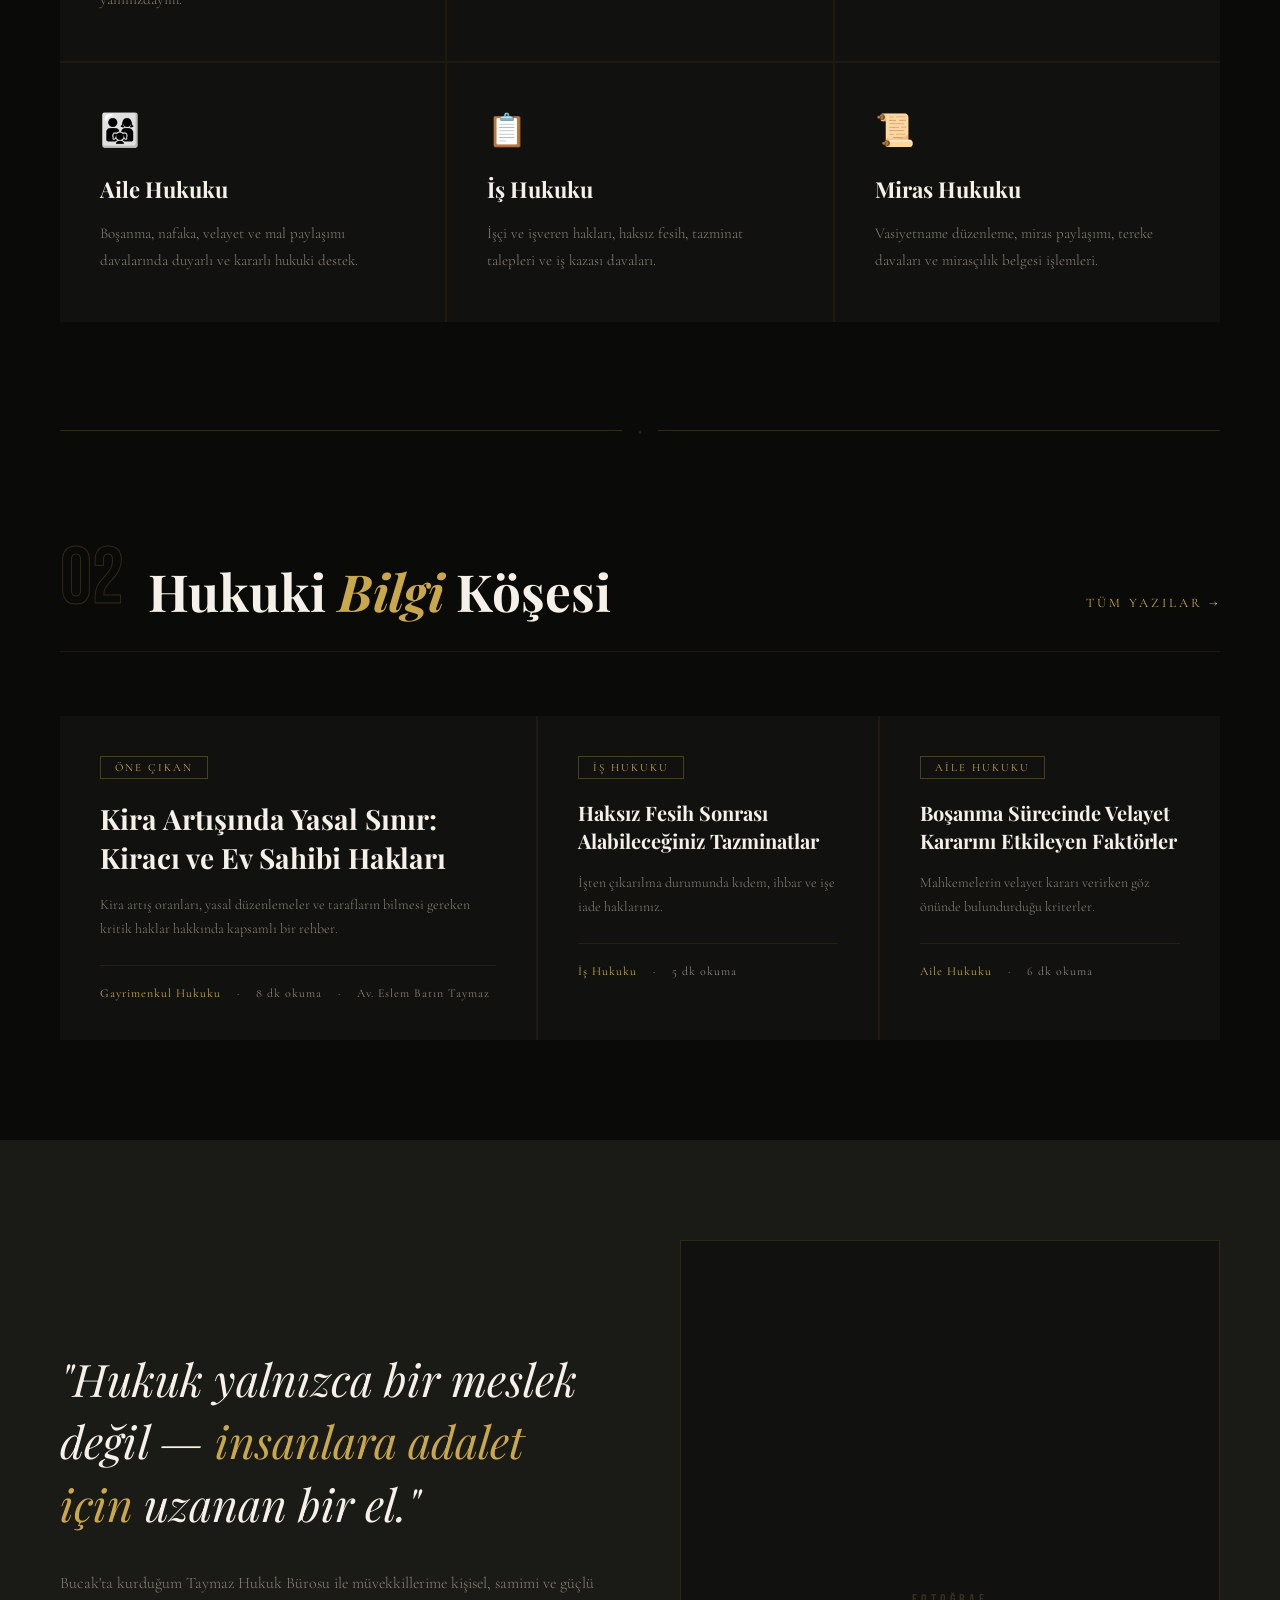
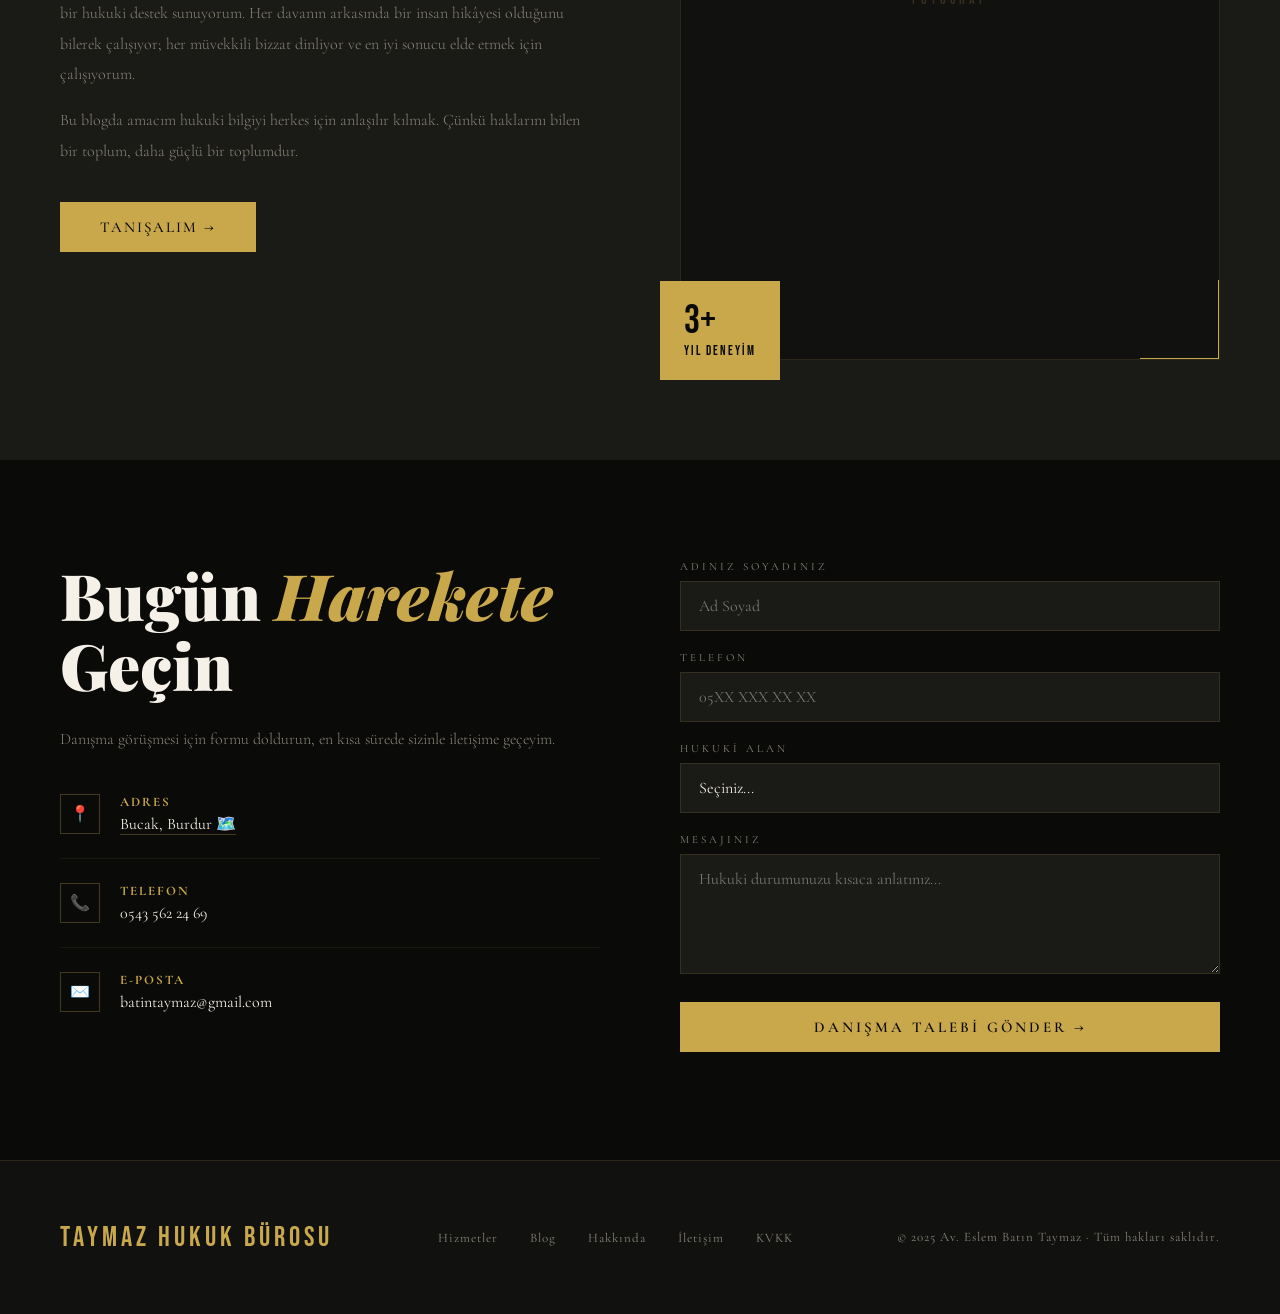
==== commit 40df37d2: "Add KVKK link to navigation and footer" ====
--- a/index.html
+++ b/index.html
@@ -91,6 +91,7 @@
     <li><a href="#iletisim">İletişim</a></li>
   </ul>
   <a href="#iletisim" class="nav-cta">Danışma Al</a>
+  <li><a href="kvkk.html">KVKK</a></li>
 </nav>
 
 <section class="hero">
@@ -248,6 +249,7 @@
     <li><a href="#blog">Blog</a></li>
     <li><a href="#hakkinda">Hakkında</a></li>
     <li><a href="#iletisim">İletişim</a></li>
+    <li><a href="kvkk.html">KVKK</a></li>
   </ul>
   <p class="footer-copy">© 2025 Av. Eslem Batın Taymaz · Tüm hakları saklıdır.</p>
 </footer>
